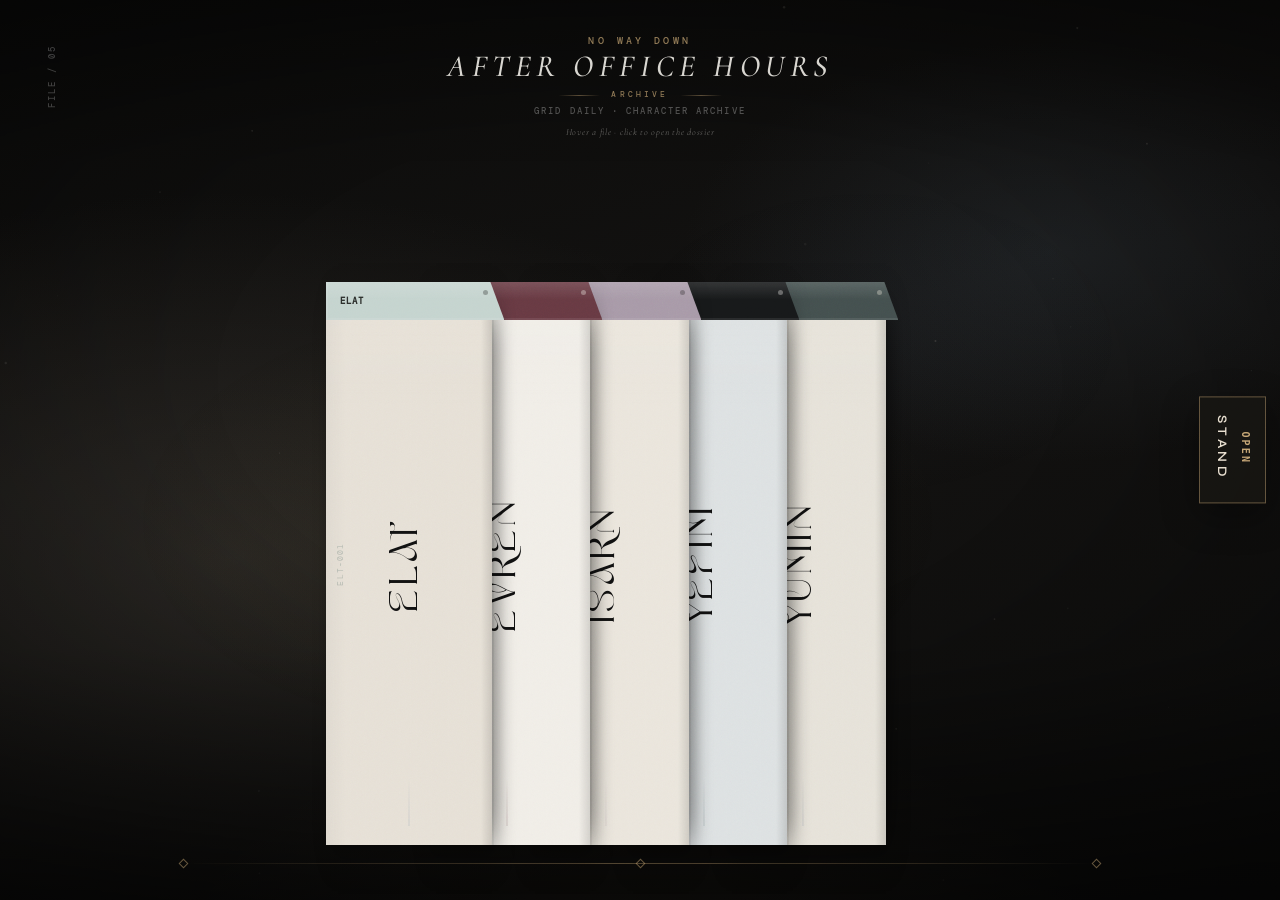
==== files/index.html @ 3f08e6ff "Add files via upload" ====
<!doctype html>
<html lang="en">
<head>
<meta charset="UTF-8">
<meta name="viewport" content="width=device-width, initial-scale=1.0, viewport-fit=cover">
<title>NO WAY DOWN AFTER OFFICE HOURS</title>
<link rel="preconnect" href="https://fonts.googleapis.com">
<link rel="preconnect" href="https://fonts.gstatic.com" crossorigin>
<link href="https://fonts.googleapis.com/css2?family=Cormorant+Garamond:ital,wght@0,500;0,600;1,500&family=DM+Mono:wght@400;500&family=Space+Grotesk:wght@400;500;600;700&family=Syne:wght@600;700;800&display=swap" rel="stylesheet">
<link rel="stylesheet" href="style.css">
<script>document.documentElement.classList.toggle('touch-ui', window.matchMedia('(hover: none), (max-width: 900px)').matches)</script>
</head>
<body>
<div id="app">
<canvas id="ambientCanvas" aria-hidden="true"></canvas>
<div class="vignette" aria-hidden="true"></div>
<div class="grain-overlay" aria-hidden="true"></div>

<main class="archive-stage">
  <div class="stage-glow" aria-hidden="true"></div>
  <header class="stage-mast">
    <p class="stage-kicker">NO WAY DOWN</p>
    <h1 class="stage-title">AFTER OFFICE HOURS</h1>
    <div class="stage-ornament" aria-hidden="true"><i></i><span>ARCHIVE</span><i></i></div>
    <p class="stage-sub">GRID DAILY · CHARACTER ARCHIVE</p>
    <p class="stage-hint">Hover a file · click to open the dossier</p>
  </header>
  <div class="stage-rule" aria-hidden="true">FILE / 05</div>
  <a class="mode-switch mode-switch--orbit" href="../archive.html" aria-label="Back to orbital stand">
    <span class="mode-switch-kicker">OPEN</span>
    <span class="mode-switch-label">STAND</span>
  </a>
  <div class="folder-stack" id="folderStack"></div>
  <div class="stage-floor" aria-hidden="true"><span></span><span></span><span></span></div>
</main>

<div class="mood-overlay" id="moodOverlay" aria-hidden="true">
  <div class="mood-backdrop" id="moodBackdrop"></div>
  <div class="mood-window" id="moodWindow">
    <div class="mood-window-inner" id="moodContent"></div>
    <button class="mood-close" id="moodClose" aria-label="Close mood board"><span class="close-label">CLOSE</span><span class="close-x">×</span></button>
  </div>
</div>
</div>
<script src="vendor/gsap.min.js"></script>
<script src="main.js"></script>
</body>
</html>
---- files/style.css ----
/* ═══════════════════════════════════════════════════════════
   GRID DAILY ARCHIVE — Editorial Character Dossier
   ═══════════════════════════════════════════════════════════ */

*, *::before, *::after { box-sizing: border-box; margin: 0; padding: 0; }

:root {
  --paper: #f5f2ec;
  --cream: #e8dfd0;
  --dark: #0c0c0b;
  --font-display: 'Syne', sans-serif;
  --font-body: 'Space Grotesk', sans-serif;
  --font-mono: 'DM Mono', monospace;
  --font-serif: 'Cormorant Garamond', serif;
  --font-name: 'Calora Local', 'Cormorant Garamond', serif;
  --font-accent: 'Gaibo Local', var(--font-serif);
  --ease-out: cubic-bezier(0.16, 1, 0.3, 1);
  --ease-fluid: cubic-bezier(0.22, 1, 0.36, 1);
  --ease-weighted: cubic-bezier(0.4, 0, 0.2, 1);
  --ease-snap: cubic-bezier(0.34, 1.4, 0.64, 1);
  --folder-base: clamp(155px, 13vw, 195px);
  --folder-expand: clamp(360px, 32vw, 460px);
  --gold: #c4a574;
  --gold-soft: rgba(196, 165, 116, 0.42);
}

@font-face {
  font-family: 'Calora Local';
  src: url('public/fonts/calora.woff2') format('woff2');
  font-style: normal;
  font-weight: 400;
  font-display: swap;
}

@font-face {
  font-family: 'Gaibo Local';
  src: url('public/fonts/gaibo.woff2') format('woff2');
  font-style: normal;
  font-weight: 400;
  font-display: swap;
}

html, body {
  height: 100%;
  overflow: hidden;
  background: var(--dark);
  color: var(--dark);
  font-family: var(--font-body);
  -webkit-font-smoothing: antialiased;
  -moz-osx-font-smoothing: grayscale;
}

html.touch-ui {
  --folder-base: min(26vw, 104px);
  --folder-expand: 100%;
}

#app {
  position: relative;
  width: 100vw;
  height: 100vh;
  overflow: hidden;
  background:
    radial-gradient(ellipse 70% 55% at 50% 108%, rgba(196, 165, 116, 0.08) 0%, transparent 52%),
    radial-gradient(ellipse 90% 70% at 18% 62%, rgba(62, 58, 52, 0.55) 0%, transparent 58%),
    radial-gradient(ellipse 55% 45% at 82% 28%, rgba(45, 52, 58, 0.42) 0%, transparent 52%),
    linear-gradient(168deg, #0a0a09 0%, #121110 42%, #0d0d0c 100%);
}

/* ─── Ambient layers ─── */
#ambientCanvas {
  position: fixed;
  inset: 0;
  z-index: 0;
  pointer-events: none;
  opacity: 0.42;
}

.vignette {
  position: fixed;
  inset: 0;
  z-index: 1;
  pointer-events: none;
  background:
    radial-gradient(ellipse 78% 68% at 50% 42%, transparent 42%, rgba(0, 0, 0, 0.38) 100%),
    linear-gradient(180deg, rgba(0, 0, 0, 0.28) 0%, transparent 18%, transparent 72%, rgba(0, 0, 0, 0.45) 100%);
}

.grain-overlay {
  position: fixed;
  inset: 0;
  pointer-events: none;
  z-index: 9998;
  opacity: 0.14;
  background-image: url("data:image/svg+xml,%3Csvg viewBox='0 0 256 256' xmlns='http://www.w3.org/2000/svg'%3E%3Cfilter id='n'%3E%3CfeTurbulence type='fractalNoise' baseFrequency='0.92' numOctaves='4' stitchTiles='stitch'/%3E%3C/filter%3E%3Crect width='100%25' height='100%25' filter='url(%23n)' opacity='0.55'/%3E%3C/svg%3E");
  background-size: 160px;
  mix-blend-mode: overlay;
}

/* ─── Archive Stage ─── */
.archive-stage {
  position: absolute;
  inset: 0;
  display: flex;
  flex-direction: column;
  align-items: center;
  justify-content: flex-end;
  padding: clamp(1.4rem, 4vh, 3rem) clamp(1.5rem, 4vw, 3rem) clamp(1.8rem, 4vh, 2.6rem);
  perspective: 1600px;
  z-index: 1;
}

.stage-mast {
  position: absolute;
  top: clamp(1.4rem, 4vh, 2.8rem);
  left: 50%;
  translate: -50% 0;
  text-align: center;
  z-index: 2;
  pointer-events: none;
}

.stage-kicker {
  font: 500 0.62rem/1 var(--font-mono);
  letter-spacing: 0.34em;
  color: var(--gold);
  opacity: 0.72;
}

.stage-title {
  margin: 0.35rem 0 0.45rem;
  font: 500 clamp(1.35rem, 2.4vw, 2.1rem)/1 var(--font-serif);
  letter-spacing: 0.18em;
  color: rgba(245, 242, 236, 0.88);
  font-style: italic;
}

.stage-ornament {
  display: flex;
  align-items: center;
  justify-content: center;
  gap: 0.7rem;
  margin: 0.55rem 0 0.5rem;
}

.stage-ornament i {
  width: 42px;
  height: 1px;
  background: linear-gradient(90deg, transparent, var(--gold-soft), transparent);
}

.stage-ornament span {
  font: 500 0.52rem/1 var(--font-mono);
  letter-spacing: 0.38em;
  color: var(--gold);
  opacity: 0.7;
}

.stage-sub {
  font: 500 0.58rem/1 var(--font-mono);
  letter-spacing: 0.22em;
  color: rgba(255, 255, 255, 0.28);
}

.stage-hint {
  margin-top: 0.7rem;
  font: 400 0.58rem/1 var(--font-serif);
  font-style: italic;
  letter-spacing: 0.08em;
  color: rgba(245, 242, 236, 0.38);
}

html.touch-ui .stage-hint::after {
  display: none;
}

.stage-floor {
  width: min(920px, 92%);
  height: 1px;
  margin-top: 1.1rem;
  display: flex;
  justify-content: space-between;
  background: linear-gradient(90deg, transparent, rgba(196, 165, 116, 0.45), transparent);
  pointer-events: none;
}

.stage-floor span {
  width: 7px;
  height: 7px;
  margin-top: -3px;
  border: 1px solid rgba(196, 165, 116, 0.5);
  rotate: 45deg;
}

.stage-glow {
  position: absolute;
  inset: 0;
  pointer-events: none;
  background:
    radial-gradient(ellipse 48% 38% at 42% 58%, rgba(212, 175, 55, 0.035) 0%, transparent 68%),
    radial-gradient(ellipse 32% 28% at 68% 38%, rgba(107, 132, 165, 0.04) 0%, transparent 62%);
}

.stage-rule {
  position: absolute;
  left: clamp(1.5rem, 4vw, 3rem);
  top: clamp(2rem, 5vh, 4rem);
  font: 500 0.58rem/1 var(--font-mono);
  letter-spacing: 0.22em;
  text-transform: uppercase;
  color: rgba(255, 255, 255, 0.22);
  writing-mode: vertical-rl;
  transform: rotate(180deg);
}

.folder-stack {
  position: relative;
  display: flex;
  align-items: stretch;
  height: min(68%, calc(100vh - 11rem));
  max-height: 680px;
  margin-left: -68px;
  transform: translateZ(0);
  transform-style: preserve-3d;
}

html.touch-ui .folder-stack {
  transform-style: flat;
  perspective: none;
}

/* ─── Folders — transform-based expansion ─── */
.folder {
  position: relative;
  flex-shrink: 0;
  width: var(--folder-base);
  height: 100%;
  margin-left: -68px;
  cursor: pointer;
  transform-style: preserve-3d;
  will-change: transform;
  contain: layout style;
  overflow: visible;
}

.folder:first-child { margin-left: 0; }

.folder-slot {
  position: relative;
  width: 100%;
  height: 100%;
  overflow: visible;
}

.folder-surface {
  position: absolute;
  top: 0;
  left: 0;
  width: var(--folder-expand);
  height: 100%;
  transform-origin: left center;
  will-change: transform;
  backface-visibility: hidden;
}

.folder--expanded {
  z-index: 80 !important;
}

.folder--active {
  z-index: 90 !important;
}

.folder-chrome {
  position: absolute;
  inset: 0;
  z-index: 6;
  pointer-events: none;
}

.folder-tab {
  position: absolute;
  top: 0;
  left: 0;
  width: calc(var(--folder-base) + 12px);
  height: 38px;
  pointer-events: none;
  display: flex;
  align-items: center;
  padding: 0 12px 0 14px;
  font-family: var(--font-mono);
  font-size: clamp(0.46rem, 0.72vw, 0.62rem);
  font-weight: 600;
  letter-spacing: 0.1em;
  white-space: nowrap;
  z-index: 5;
  background:
    linear-gradient(180deg, rgba(255, 255, 255, 0.12), transparent 46%),
    var(--folder-tab, var(--cream));
  color: var(--folder-tab-text, var(--dark));
  clip-path: polygon(0 0, calc(100% - 14px) 0, 100% 100%, 0 100%);
  box-shadow:
    2px -2px 0 rgba(255, 255, 255, 0.08) inset,
    3px 2px 14px rgba(0, 0, 0, 0.35);
  transition: transform 0.42s var(--ease-fluid);
}

.folder--expanded .folder-tab {
  transform: translateY(-6px);
}

.folder-tab::after {
  content: '';
  position: absolute;
  right: 16px;
  top: 8px;
  width: 5px;
  height: 5px;
  border-radius: 50%;
  background: currentColor;
  opacity: 0.35;
}

.folder-body {
  position: absolute;
  top: 30px;
  left: 0;
  width: var(--folder-expand);
  bottom: 0;
  overflow: hidden;
  background: var(--folder-primary, var(--paper));
  box-shadow:
    14px 0 40px rgba(0, 0, 0, 0.48),
    4px 0 0 color-mix(in srgb, var(--folder-text, #111) 6%, transparent),
    -1px 0 0 rgba(255, 255, 255, 0.04) inset;
  transition: background 0.35s ease;
}

.folder-body::before {
  content: '';
  position: absolute;
  inset: 0;
  background:
    linear-gradient(180deg, rgba(255, 255, 255, 0.04) 0%, transparent 18%),
    linear-gradient(90deg, rgba(0, 0, 0, 0.03) 0%, transparent 12%);
  pointer-events: none;
  z-index: 2;
}

.folder-body::after {
  content: '';
  position: absolute;
  inset: 0;
  background-image: url("data:image/svg+xml,%3Csvg viewBox='0 0 200 200' xmlns='http://www.w3.org/2000/svg'%3E%3Cfilter id='g'%3E%3CfeTurbulence type='fractalNoise' baseFrequency='0.95' numOctaves='3'/%3E%3C/filter%3E%3Crect width='100%25' height='100%25' filter='url(%23g)' opacity='0.06'/%3E%3C/svg%3E");
  background-size: 140px;
  pointer-events: none;
  z-index: 1;
  mix-blend-mode: multiply;
  opacity: 0.7;
}

.folder-edge-shadow {
  position: absolute;
  top: 0;
  right: 0;
  width: 28px;
  height: 100%;
  background: linear-gradient(90deg, transparent, rgba(0, 0, 0, 0.12));
  pointer-events: none;
  z-index: 4;
}

.folder-shimmer {
  position: absolute;
  inset: 0;
  z-index: 4;
  opacity: 0;
  background: linear-gradient(108deg, transparent 36%, color-mix(in srgb, var(--folder-hover, #fff) 22%, white) 50%, transparent 64%);
  pointer-events: none;
  transition: opacity 0.28s ease;
}

.folder--expanded .folder-shimmer {
  opacity: 1;
  animation: shimmer 0.62s var(--ease-out) forwards;
}

@keyframes shimmer {
  0% { transform: translateX(-100%); }
  100% { transform: translateX(100%); }
}

.folder--code-001 { --folder-glow: rgba(107, 132, 165, 0.14); }
.folder--code-002 { --folder-glow: rgba(104, 58, 67, 0.16); }
.folder--code-003 { --folder-glow: rgba(168, 154, 168, 0.16); }
.folder--code-004 { --folder-glow: rgba(86, 111, 115, 0.14); }
.folder--code-005 { --folder-glow: rgba(113, 129, 154, 0.15); }

.folder--expanded .folder-body {
  background: linear-gradient(
    165deg,
    var(--folder-primary, var(--paper)) 0%,
    color-mix(in srgb, var(--folder-secondary, var(--paper)) 88%, var(--folder-accent)) 100%
  );
}

.folder--expanded .folder-body::before {
  background:
    radial-gradient(ellipse 75% 55% at 55% 100%, var(--folder-glow, transparent) 0%, transparent 72%),
    linear-gradient(180deg, rgba(255, 255, 255, 0.05) 0%, transparent 20%);
}

/* Character peek */
.character-peek {
  position: absolute;
  z-index: 3;
  left: 50%;
  bottom: 0;
  width: 108%;
  height: 92%;
  translate: -50% 0;
  opacity: 1;
  display: flex;
  align-items: flex-end;
  justify-content: center;
  pointer-events: none;
  overflow: hidden;
  clip-path: inset(100% 0 0 0);
  transition: clip-path 0.62s var(--ease-out);
}

.folder--expanded .character-peek {
  clip-path: inset(0 0 0 0);
}

html.touch-ui .character-peek,
html.touch-ui .folder--expanded .character-peek {
  display: none;
}

.character-peek--left,
.character-peek--right {
  left: 50%;
  right: auto;
  justify-content: center;
}

.character-peek img {
  height: 100%;
  width: auto;
  max-width: 92%;
  object-fit: contain;
  object-position: bottom center;
  filter: saturate(0.97) contrast(1.03);
  transform-origin: bottom center;
  will-change: transform;
}

.folder--code-001 .character-peek,
.folder--code-002 .character-peek,
.folder--code-003 .character-peek,
.folder--code-004 .character-peek,
.folder--code-005 .character-peek {
  left: 50%;
  right: auto;
  width: 108%;
  height: 92%;
}
/* Folder content */
.code-content {
  position: absolute;
  inset: 0;
  z-index: 2;
  padding: 0.75rem 0.85rem;
  display: flex;
  flex-direction: column;
  pointer-events: none;
}

.code-label {
  writing-mode: vertical-rl;
  transform: rotate(180deg);
  font-family: var(--font-mono);
  font-size: 0.52rem;
  letter-spacing: 0.14em;
  position: absolute;
  left: 0.55rem;
  top: 50%;
  translate: 0 -50%;
  opacity: 0.42;
  color: var(--folder-muted, currentColor);
}

.code-graphic {
  flex: 1;
  min-height: 0;
  display: flex;
  align-items: center;
  justify-content: center;
  padding: 1rem 0.4rem;
  overflow: hidden;
}

.code-edge {
  position: absolute;
  bottom: 1.2rem;
  left: 50%;
  translate: -50% 0;
  width: 1px;
  height: 48px;
  background: linear-gradient(180deg, transparent, color-mix(in srgb, var(--folder-accent) 45%, transparent));
  opacity: 0.5;
}

.fortune-text {
  writing-mode: vertical-rl;
  transform: rotate(180deg);
  font-family: var(--font-name);
  font-size: clamp(1.75rem, 4.6vh, 3.1rem);
  font-weight: 400;
  color: #111111;
  letter-spacing: 0.1em;
  line-height: 0.82;
  text-transform: uppercase;
  white-space: nowrap;
  transition: opacity 0.24s var(--ease-fluid), color 0.35s ease;
}

.folder-character-name {
  position: relative;
  z-index: 5;
  pointer-events: none;
}

.folder--expanded .folder-character-name {
  opacity: 0.22;
  transform: rotate(180deg) translateX(8px);
}

/* ═══════════════════════════════════════════════════════════
   MOOD BOARD OVERLAY
   ═══════════════════════════════════════════════════════════ */
body.mood-open { overflow: hidden; }

.mood-overlay {
  position: fixed;
  inset: 0;
  z-index: 1000;
  display: grid;
  place-items: center;
  pointer-events: none;
  visibility: hidden;
  padding: clamp(12px, 2vw, 24px);
}

.mood-overlay.is-open {
  pointer-events: auto;
  visibility: visible;
}

.mood-backdrop {
  position: absolute;
  inset: 0;
  background: rgba(5, 5, 4, 0.78);
  backdrop-filter: blur(12px) saturate(0.65);
  opacity: 0;
}

.mood-window {
  position: relative;
  z-index: 2;
  width: min(1040px, calc(100vw - 40px));
  height: min(740px, calc(100vh - 40px));
  overflow: hidden;
  clip-path: polygon(0 0, calc(100% - 22px) 0, 100% 22px, 100% 100%, 22px 100%, 0 calc(100% - 22px));
  box-shadow:
    0 0 0 1px rgba(255, 255, 255, 0.07),
    0 32px 100px rgba(0, 0, 0, 0.62),
    0 8px 32px rgba(0, 0, 0, 0.35);
  will-change: transform, opacity;
  transform: translate3d(0, 0, 0);
  backface-visibility: hidden;
}

.mood-window-inner {
  width: 100%;
  height: 100%;
  overflow: auto;
  scrollbar-width: thin;
  scrollbar-color: rgba(0, 0, 0, 0.2) transparent;
  background: var(--paper, #f5f2ec);
}

.mood-close { display: none; }

/* ─── Mood board interior ─── */
.mood-board {
  --line: color-mix(in srgb, var(--ink) 14%, transparent);
  --line-strong: color-mix(in srgb, var(--ink) 26%, transparent);
  --bg-secondary: color-mix(in srgb, var(--paper) 90%, var(--accent));
  position: relative;
  min-height: 100%;
  background: var(--paper);
  color: var(--ink);
  font-family: var(--font-body);
  overflow: hidden;
}

.mood-bg-texture {
  position: absolute;
  inset: 0;
  pointer-events: none;
  z-index: 0;
  opacity: 0.35;
  background-image: url("data:image/svg+xml,%3Csvg viewBox='0 0 256 256' xmlns='http://www.w3.org/2000/svg'%3E%3Cfilter id='p'%3E%3CfeTurbulence type='fractalNoise' baseFrequency='0.75' numOctaves='4'/%3E%3C/filter%3E%3Crect width='100%25' height='100%25' filter='url(%23p)' opacity='0.4'/%3E%3C/svg%3E");
  background-size: 200px;
  mix-blend-mode: multiply;
}

.mood-bg-accent {
  position: absolute;
  inset: 0;
  pointer-events: none;
  z-index: 0;
  background:
    radial-gradient(ellipse 55% 45% at 8% 92%, color-mix(in srgb, var(--accent) 12%, transparent) 0%, transparent 65%),
    radial-gradient(ellipse 40% 35% at 95% 8%, color-mix(in srgb, var(--accent) 8%, transparent) 0%, transparent 60%);
}

/* Top bar */
.archive-topline {
  position: sticky;
  top: 0;
  z-index: 20;
  height: 46px;
  display: flex;
  align-items: center;
  justify-content: space-between;
  gap: 16px;
  padding: 0 20px;
  border-bottom: 1px solid var(--line-strong);
  background: color-mix(in srgb, var(--paper) 92%, transparent);
  backdrop-filter: blur(10px);
}

.archive-mark {
  font: 600 9px/1 var(--font-mono);
  letter-spacing: 0.2em;
  text-transform: uppercase;
  color: var(--accent);
  opacity: 0.7;
}

.archive-wordmark {
  display: flex;
  align-items: center;
  gap: 12px;
  min-width: 0;
  font: 600 9px/1.2 var(--font-mono);
  letter-spacing: 0.18em;
  text-transform: uppercase;
  color: var(--muted, var(--ink));
}

.archive-wordmark i {
  display: block;
  width: 24px;
  height: 2px;
  background: var(--accent);
  flex-shrink: 0;
}

.archive-wordmark span {
  overflow: hidden;
  text-overflow: ellipsis;
  white-space: nowrap;
}

.archive-close {
  appearance: none;
  border: 0;
  background: none;
  color: var(--ink);
  cursor: pointer;
  display: flex;
  align-items: center;
  gap: 10px;
  flex-shrink: 0;
  font: 600 9px/1 var(--font-mono);
  letter-spacing: 0.14em;
  transition: color 0.22s var(--ease-fluid);
}

.archive-close strong {
  display: grid;
  place-items: center;
  width: 28px;
  height: 28px;
  border: 1px solid var(--line-strong);
  font: 400 18px/1 var(--font-body);
  transition: transform 0.26s var(--ease-fluid), background 0.22s ease, color 0.22s ease, border-color 0.22s ease;
}

.archive-close:hover { color: var(--hover-accent, var(--accent)); }
.archive-close:hover strong {
  background: var(--dark);
  color: var(--paper);
  border-color: var(--dark);
  transform: rotate(90deg);
}

/* Canvas grid */
.mood-canvas {
  position: relative;
  z-index: 2;
  display: grid;
  grid-template-columns: minmax(0, 0.95fr) minmax(280px, 1.05fr);
  grid-template-rows: auto minmax(0, 1fr) auto;
  gap: 0 20px;
  padding: 18px 20px 20px;
  min-height: calc(100% - 46px);
}

/* Hero */
.hero-identity {
  grid-column: 1 / -1;
  display: grid;
  grid-template-columns: 52px 1fr;
  gap: 16px;
  align-items: end;
  padding-bottom: 16px;
  border-bottom: 1px solid var(--line-strong);
}

.hero-index {
  font: 600 2.4rem/0.85 var(--font-serif);
  color: var(--accent);
  letter-spacing: -0.02em;
  align-self: end;
  padding-bottom: 4px;
}

.hero-copy h1 {
  margin: 0;
  font: 600 clamp(2.6rem, 5.8vw, 4.8rem)/0.82 var(--font-serif);
  letter-spacing: -0.025em;
  text-transform: uppercase;
  color: var(--highlight, var(--dark));
  background-image: linear-gradient(180deg, transparent 62%, color-mix(in srgb, var(--accent) 28%, transparent) 62%);
}

.hero-copy p {
  margin: 0.55rem 0 0;
  font: italic 500 0.95rem/1.3 var(--font-serif);
  letter-spacing: 0.04em;
  color: color-mix(in srgb, var(--ink) 62%, transparent);
}

.mood-floral .hero-copy h1 { font-style: italic; }
.mood-grid .hero-index { font-family: var(--font-display); }
.mood-ornament .hero-copy h1 { font-weight: 500; letter-spacing: -0.01em; }
.mood-occult .hero-copy h1 { letter-spacing: 0.01em; }
.mood-editorial .hero-copy h1 { font-style: italic; font-weight: 500; }

/* Portrait */
.portrait-module {
  grid-column: 1;
  grid-row: 2;
  min-height: 0;
  display: flex;
  flex-direction: column;
  transform-style: preserve-3d;
}

.portrait-window {
  position: relative;
  flex: 1;
  min-height: 280px;
  max-height: 420px;
  overflow: hidden;
  background: var(--bg-secondary);
  display: flex;
  align-items: flex-end;
  justify-content: center;
  transform-style: preserve-3d;
  clip-path: polygon(0 0, 100% 0, 100% calc(100% - 18px), calc(100% - 18px) 100%, 0 100%);
}

.portrait-glow {
  position: absolute;
  inset: 0;
  background: radial-gradient(ellipse 65% 55% at 50% 85%, color-mix(in srgb, var(--accent) 20%, transparent) 0%, transparent 72%);
  pointer-events: none;
  z-index: 1;
}

.portrait-frame-corner {
  position: absolute;
  width: 32px;
  height: 32px;
  pointer-events: none;
  z-index: 3;
}

.portrait-frame-corner--tl {
  top: 14px;
  left: 14px;
  border-left: 2px solid var(--accent);
  border-top: 2px solid var(--accent);
}

.portrait-frame-corner--br {
  right: 14px;
  bottom: 14px;
  border-right: 2px solid color-mix(in srgb, var(--accent) 50%, transparent);
  border-bottom: 2px solid color-mix(in srgb, var(--accent) 50%, transparent);
}

.portrait-window img {
  position: relative;
  z-index: 2;
  height: 94%;
  width: auto;
  max-width: 96%;
  object-fit: contain;
  object-position: center bottom;
  filter: drop-shadow(0 16px 28px rgba(0, 0, 0, 0.14));
  will-change: transform;
}

/* Facts */
.facts-module {
  grid-column: 2;
  grid-row: 2 / span 2;
  min-height: 0;
}

.fact-list {
  height: 100%;
  border-top: 1px solid var(--line-strong);
  overflow-y: auto;
  overflow-x: clip;
  scrollbar-width: none;
}

.fact-list::-webkit-scrollbar { display: none; }

.fact-row {
  display: grid;
  grid-template-columns: 28px 1fr;
  gap: 10px;
  padding: 11px 2px 11px 0;
  border-bottom: 1px solid var(--line);
  transition: background 0.22s var(--ease-fluid);
}

.fact-row:hover {
  background: color-mix(in srgb, var(--hover-accent, var(--accent)) 5%, transparent);
}

.fact-num {
  font: 600 9px/1 var(--font-mono);
  color: var(--accent);
  padding-top: 2px;
}

.fact-copy h2 {
  margin: 0 0 7px;
  font: 700 8px/1 var(--font-mono);
  letter-spacing: 0.14em;
}

.fact-copy ul {
  list-style: none;
  display: flex;
  flex-wrap: wrap;
  gap: 5px;
}

.fact-copy li {
  font: 500 12px/1.2 var(--font-body);
  padding: 5px 10px;
  border: 1px solid var(--line);
  background: var(--bg-secondary);
  transition: border-color 0.22s ease;
}

.fact-copy li:hover {
  border-color: var(--hover-accent, var(--accent));
}

.fact-copy li.is-empty {
  font: 600 8px/1.2 var(--font-mono);
  letter-spacing: 0.08em;
  opacity: 0.4;
}

.mbti-value {
  margin: 0;
  display: inline-block;
  font: 600 clamp(1.4rem, 3vw, 2rem)/1 var(--font-serif);
  letter-spacing: 0.14em;
  color: var(--highlight, var(--dark));
  padding: 6px 0 2px;
}

.mbti-value.is-empty {
  font: 600 8px/1.2 var(--font-mono);
  letter-spacing: 0.1em;
  opacity: 0.4;
  color: var(--ink);
}

.fact-mbti {
  padding-bottom: 16px;
}

.food-pair {
  display: grid;
  grid-template-columns: 1fr 1fr;
  gap: 8px;
}

.food-pair > div {
  padding: 8px 10px;
  border-left: 2px solid var(--accent);
  background: color-mix(in srgb, var(--accent) 5%, transparent);
}

.food-pair span {
  display: block;
  font: 600 7px/1 var(--font-mono);
  letter-spacing: 0.1em;
  opacity: 0.45;
  margin-bottom: 5px;
}

.food-pair strong {
  font: 600 12px/1.2 var(--font-body);
  overflow-wrap: anywhere;
}

/* Audio */
.sound-module {
  grid-column: 1;
  grid-row: 3;
  align-self: end;
  padding-top: 12px;
}

.audio-player {
  position: relative;
  display: grid;
  grid-template-columns: 56px 1fr;
  grid-template-rows: 1fr auto;
  column-gap: 12px;
  row-gap: 8px;
  padding: 12px 14px;
  border: 1px solid var(--line-strong);
  background: color-mix(in srgb, var(--accent) 4%, var(--paper));
}

.audio-top { display: contents; }

.audio-mark {
  grid-column: 1;
  grid-row: 1;
  align-self: center;
  width: 52px;
  height: 52px;
  border: 1px solid var(--line-strong);
  display: grid;
  place-items: center;
  background: var(--dark);
  color: var(--paper);
  font: 500 22px/1 var(--font-serif);
}

.audio-copy {
  grid-column: 2;
  grid-row: 1;
  align-self: center;
  min-width: 0;
  padding-right: 68px;
  display: grid;
  gap: 3px;
}

.audio-kicker {
  font: 600 7px/1 var(--font-mono);
  letter-spacing: 0.14em;
  opacity: 0.45;
}

.audio-copy strong {
  font: 600 16px/1.15 var(--font-body);
  white-space: nowrap;
  overflow: hidden;
  text-overflow: ellipsis;
}

.audio-play {
  position: absolute;
  right: 14px;
  top: 50%;
  translate: 0 -50%;
  width: 56px;
  height: 56px;
  border: 1px solid var(--highlight, var(--dark));
  background: var(--accent);
  color: var(--paper);
  display: grid;
  place-items: center;
  cursor: pointer;
  transition: transform 0.26s var(--ease-fluid), background 0.22s ease;
}

.audio-play:hover,
.audio-player.is-playing .audio-play {
  background: var(--highlight, var(--dark));
  transform: rotate(-6deg);
}

.audio-play-icon { font-size: 14px; }

.audio-play-label {
  position: absolute;
  bottom: -14px;
  left: 50%;
  translate: -50% 0;
  font: 600 6px/1 var(--font-mono);
  letter-spacing: 0.08em;
}

.audio-progress-row {
  grid-column: 1 / -1;
  grid-row: 2;
  display: grid;
  grid-template-columns: 36px 1fr 36px;
  gap: 8px;
  align-items: center;
}

.audio-time {
  font: 600 7px/1 var(--font-mono);
  opacity: 0.42;
}

.audio-time:last-child { text-align: right; }

.audio-range {
  width: 100%;
  accent-color: var(--accent);
  height: 2px;
  cursor: pointer;
}

.audio-wave {
  position: absolute;
  left: 78px;
  right: 72px;
  bottom: 38px;
  height: 16px;
  display: flex;
  gap: 2px;
  align-items: flex-end;
  overflow: hidden;
  opacity: 0.22;
  pointer-events: none;
}

.audio-wave i {
  display: block;
  flex: 1;
  min-width: 2px;
  height: var(--h);
  background: var(--accent);
  transform-origin: bottom;
}

.audio-player.is-playing .audio-wave i {
  animation: waveBar 0.75s ease-in-out infinite alternate;
  animation-delay: calc(var(--i, 0) * 0.03s);
}

@keyframes waveBar {
  from { transform: scaleY(0.3); opacity: 0.45; }
  to { transform: scaleY(1); opacity: 1; }
}

.audio-empty {
  display: flex;
  align-items: center;
  gap: 14px;
  padding: 12px 14px;
  border: 1px solid var(--line-strong);
}

.audio-empty-mark {
  width: 48px;
  height: 48px;
  border: 1px solid var(--line-strong);
  display: grid;
  place-items: center;
  background: var(--dark);
  color: var(--paper);
  font: 500 20px/1 var(--font-serif);
}

.audio-empty strong { font: 600 14px/1 var(--font-body); }

html.touch-ui .folder-surface,
html.touch-ui .folder-body {
  width: 100%;
  will-change: auto;
}

html.touch-ui .folder {
  will-change: auto;
  contain: layout;
  overflow: hidden;
}

html.touch-ui .folder-slot {
  overflow: hidden;
}

html.touch-ui .folder-chrome {
  overflow: hidden;
}

html.touch-ui .folder-shimmer {
  display: none;
}

html.touch-ui .character-peek img {
  display: none;
}

html.touch-ui .fortune-text {
  font-size: clamp(1.15rem, 4.6vh, 1.85rem);
  color: #111;
  opacity: 0.18;
  mix-blend-mode: multiply;
}

html.touch-ui .mood-window {
  clip-path: none;
  border-radius: 18px 18px 0 0;
  will-change: transform;
}

/* ─── Responsive (mobile / compact) ─── */
@media (max-width: 900px) {
  :root {
    --folder-base: min(28vw, 112px);
  }

  html {
    -webkit-text-size-adjust: 100%;
    text-size-adjust: 100%;
  }

  html, body, #app {
    width: 100%;
    max-width: 100%;
    height: 100%;
    height: 100dvh;
    overflow: hidden;
  }

  body {
    overscroll-behavior: none;
    -webkit-tap-highlight-color: transparent;
  }

  #ambientCanvas {
    display: none;
  }

  .vignette {
    background:
      radial-gradient(ellipse 90% 70% at 50% 40%, transparent 50%, rgba(0, 0, 0, 0.5) 100%),
      linear-gradient(180deg, rgba(0, 0, 0, 0.34) 0%, transparent 22%, transparent 70%, rgba(0, 0, 0, 0.5) 100%);
  }

  .grain-overlay {
    opacity: 0.05;
    background-size: 280px;
    mix-blend-mode: soft-light;
  }

  .archive-stage {
    padding: max(1.1rem, env(safe-area-inset-top)) 0 max(1rem, env(safe-area-inset-bottom));
    align-items: stretch;
    perspective: none;
  }

  .stage-mast {
    top: max(1.05rem, env(safe-area-inset-top));
  }

  .stage-title {
    font-size: clamp(1.15rem, 5.4vw, 1.7rem);
    letter-spacing: 0.14em;
  }

  .stage-ornament i { width: 28px; }

  .stage-rule {
    left: max(0.55rem, env(safe-area-inset-left));
    top: max(1.1rem, env(safe-area-inset-top));
    font-size: 0.48rem;
  }

  .folder-stack {
    overflow-x: auto;
    overflow-y: hidden;
    margin-left: 0;
    margin-top: auto;
    margin-bottom: 0.4rem;
    width: 100%;
    height: min(68dvh, calc(100dvh - 9.5rem));
    max-height: none;
    padding: 1.4rem max(1rem, env(safe-area-inset-right)) 1.6rem max(1rem, env(safe-area-inset-left));
    scrollbar-width: none;
    -webkit-overflow-scrolling: touch;
    overscroll-behavior-x: contain;
    scroll-snap-type: x proximity;
    touch-action: pan-x;
    gap: 0;
    transform: none;
    transform-style: flat;
  }

  .folder-stack::-webkit-scrollbar { display: none; }

  .folder {
    width: var(--folder-base);
    margin-left: -22px;
    will-change: auto;
    contain: layout;
    scroll-snap-align: center;
    touch-action: pan-x;
    user-select: none;
    -webkit-user-select: none;
    overflow: hidden;
    border-radius: 2px 10px 2px 2px;
    box-shadow: 10px 18px 28px rgba(0, 0, 0, 0.38);
  }

  .folder:first-child { margin-left: 0; }

  .folder-surface,
  .folder-body {
    width: 100%;
    will-change: auto;
    backface-visibility: hidden;
  }

  .folder-body {
    box-shadow:
      8px 0 22px rgba(0, 0, 0, 0.28),
      inset 0 0 0 1px rgba(255, 255, 255, 0.06);
  }

  .folder-tab {
    width: calc(100% - 6px);
    height: 32px;
    font-size: 0.48rem;
    padding: 0 8px 0 10px;
  }

  .character-peek {
    display: none;
  }

  .character-peek--left,
  .character-peek--right,
  .folder--code-001 .character-peek,
  .folder--code-002 .character-peek,
  .folder--code-003 .character-peek,
  .folder--code-004 .character-peek,
  .folder--code-005 .character-peek {
    display: none;
  }

  .mood-overlay {
    padding: 0;
    align-items: end;
    display: flex;
  }

  .mood-backdrop {
    backdrop-filter: none;
    background: rgba(5, 5, 4, 0.72);
  }

  .mood-window {
    width: 100%;
    height: min(96dvh, calc(100dvh - env(safe-area-inset-top)));
    max-height: 100dvh;
    clip-path: none;
    border-radius: 20px 20px 0 0;
    box-shadow: 0 -24px 80px rgba(0, 0, 0, 0.45);
    will-change: transform;
  }

  .mood-window-inner {
    -webkit-overflow-scrolling: touch;
    overscroll-behavior: contain;
  }

  .mood-board {
    overflow: visible;
    min-height: 100%;
  }

  .mood-bg-texture {
    opacity: 0.14;
    background-size: 280px;
  }

  .archive-topline {
    height: 54px;
    padding: 0 14px;
    backdrop-filter: none;
    background: linear-gradient(180deg, rgba(0, 0, 0, 0.42), transparent);
    border-bottom: 0;
  }

  .archive-close,
  .archive-close strong {
    color: var(--paper);
  }

  .archive-close strong {
    border-color: rgba(255, 255, 255, 0.32);
    background: rgba(0, 0, 0, 0.22);
  }

  .archive-close {
    min-height: 44px;
    padding: 6px 0 6px 12px;
  }

  .archive-close strong {
    width: 36px;
    height: 36px;
  }

  .mood-canvas {
    grid-template-columns: 1fr;
    grid-template-rows: auto auto auto auto;
    gap: 0;
    padding: 0 0 calc(20px + env(safe-area-inset-bottom));
    min-height: 0;
  }

  .hero-identity {
    grid-column: 1;
    grid-row: 2;
    position: relative;
    z-index: 4;
    margin-top: -4.8rem;
    padding: 0 18px 14px;
    border-bottom: 0;
    grid-template-columns: 40px 1fr;
    align-items: end;
  }

  .hero-copy p {
    color: rgba(245, 242, 236, 0.7);
    text-shadow: 0 6px 16px rgba(0, 0, 0, 0.4);
  }

  .hero-copy h1 {
    color: var(--paper);
    background-image: none;
    text-shadow: 0 10px 28px rgba(0, 0, 0, 0.45);
    font-size: clamp(2.4rem, 13vw, 3.6rem);
  }

  .hero-index {
    color: var(--paper);
    text-shadow: 0 8px 18px rgba(0, 0, 0, 0.4);
  }

  .portrait-module {
    grid-column: 1;
    grid-row: 1;
  }

  .portrait-window {
    min-height: 52vh;
    max-height: 58vh;
    height: 56vh;
    flex: none;
    clip-path: none;
    border-radius: 0;
  }

  .portrait-window img {
    filter: none;
    will-change: auto;
    height: 100%;
    max-width: none;
    object-fit: cover;
    object-position: top center;
  }

  .portrait-glow {
    background:
      linear-gradient(180deg, transparent 42%, color-mix(in srgb, var(--dark) 78%, transparent) 100%),
      radial-gradient(ellipse 65% 55% at 50% 85%, color-mix(in srgb, var(--accent) 20%, transparent) 0%, transparent 72%);
  }

  .facts-module {
    grid-column: 1;
    grid-row: 3;
    max-height: none;
    padding: 10px 16px 0;
    background: var(--paper);
    position: relative;
    z-index: 5;
    box-shadow: 0 -18px 40px rgba(0, 0, 0, 0.16);
  }

  .fact-list {
    border-top: 1px solid var(--line-strong);
    overflow: visible;
  }

  .sound-module {
    grid-column: 1;
    grid-row: 4;
    align-self: stretch;
    padding: 12px 16px 0;
    background: var(--paper);
  }

  .audio-wave { display: none; }
}

@media (max-width: 680px) {
  :root {
    --folder-base: min(32vw, 118px);
  }

  .archive-stage {
    padding: max(1rem, env(safe-area-inset-top)) 0 max(0.9rem, env(safe-area-inset-bottom));
  }

  .folder {
    margin-left: -18px;
  }

  .archive-topline {
    position: sticky;
    top: 0;
    height: calc(52px + env(safe-area-inset-top));
    padding: env(safe-area-inset-top) 14px 0;
    background: transparent;
    border-bottom: 0;
  }

  .archive-close,
  .archive-close strong {
    color: var(--paper);
  }

  .archive-close strong {
    border-color: rgba(255, 255, 255, 0.35);
    background: rgba(0, 0, 0, 0.28);
  }

  .mood-overlay { padding: 0; }

  .mood-window {
    width: 100%;
    height: 100%;
    height: 100dvh;
    border-radius: 0;
    box-shadow: none;
  }

  .hero-identity {
    grid-column: 1;
    grid-row: 2;
    grid-template-columns: 36px 1fr;
    gap: 10px;
    margin-top: -5.2rem;
    padding: 0 16px 16px;
  }

  .hero-index { font-size: 1.85rem; }

  .hero-copy h1 {
    font-size: clamp(2.2rem, 13vw, 3.4rem);
    color: var(--paper);
    background-image: none;
  }

  .portrait-module {
    grid-column: 1;
    grid-row: 1;
  }

  .portrait-window {
    height: 58vh;
    min-height: 280px;
    max-height: 62vh;
  }

  .facts-module {
    grid-column: 1;
    grid-row: 3;
    padding: 4px 16px 0;
  }

  .sound-module {
    grid-column: 1;
    grid-row: 4;
    padding: 12px 16px 0;
  }

  .food-pair { grid-template-columns: 1fr; }
  .archive-wordmark span { font-size: 8px; }

  .audio-player {
    grid-template-columns: 48px 1fr auto;
    grid-template-rows: auto auto;
    column-gap: 10px;
    padding: 12px 12px 10px;
  }

  .audio-mark {
    width: 44px;
    height: 44px;
    font-size: 18px;
  }

  .audio-copy {
    grid-column: 2;
    padding-right: 0;
  }

  .audio-play {
    position: static;
    translate: none;
    width: 48px;
    height: 48px;
    grid-column: 3;
    grid-row: 1;
    align-self: center;
    justify-self: end;
  }

  .audio-play-label { display: none; }

  .audio-progress-row {
    grid-column: 1 / -1;
  }

  .audio-range {
    height: 18px;
  }

  .fact-copy li {
    font-size: 13px;
    padding: 7px 11px;
  }
}

@media (max-width: 900px) and (max-height: 480px) and (orientation: landscape) {
  .folder-stack {
    height: min(78dvh, calc(100dvh - 3.2rem));
  }

  .fortune-text { font-size: clamp(1.1rem, 8vh, 1.8rem); }

  .mood-window {
    height: 100dvh;
    border-radius: 0;
  }

  .mood-canvas {
    grid-template-columns: minmax(0, 0.9fr) minmax(0, 1.1fr);
    grid-template-rows: auto minmax(0, 1fr) auto;
    padding: 12px 14px calc(12px + env(safe-area-inset-bottom));
  }

  .hero-identity {
    grid-column: 1 / -1;
    grid-row: 1;
    margin-top: 0;
    padding: 0 0 10px;
  }

  .hero-copy h1 {
    color: var(--highlight, var(--dark));
    text-shadow: none;
    background-image: linear-gradient(180deg, transparent 62%, color-mix(in srgb, var(--accent) 28%, transparent) 62%);
  }

  .hero-index { color: var(--accent); text-shadow: none; }

  .portrait-module { grid-column: 1; grid-row: 2 / span 2; }
  .facts-module { grid-column: 2; grid-row: 2; padding: 0; }
  .sound-module { grid-column: 2; grid-row: 3; padding-top: 10px; }

  .portrait-window {
    height: auto;
    min-height: 0;
    max-height: none;
    flex: 1;
  }

  .portrait-window img {
    object-fit: contain;
    height: 94%;
    max-width: 96%;
  }
}

@media (hover: none) {
  .archive-close:hover { color: inherit; }
  .archive-close:hover strong {
    background: none;
    color: inherit;
    border-color: var(--line-strong);
    transform: none;
  }

  .audio-play:hover { transform: none; }

  .fact-row:hover { background: transparent; }
  .fact-copy li:hover { border-color: var(--line); }
}

@media (max-width: 900px) and (prefers-reduced-motion: reduce) {
  .folder-shimmer,
  .audio-player.is-playing .audio-wave i {
    animation: none !important;
  }
}

/* ─── Mode Switch Button (matches archive dark theme) ─── */
.mode-switch {
  position: fixed;
  top: 50%;
  right: max(14px, env(safe-area-inset-right, 0px));
  z-index: 200;
  display: flex;
  flex-direction: column;
  align-items: center;
  gap: 10px;
  padding: 18px 14px 22px;
  transform: translateY(-50%);
  writing-mode: vertical-rl;
  text-orientation: mixed;
  text-decoration: none;
  color: #e8dfd0;
  background: rgba(22, 21, 18, 0.92);
  border: 1px solid rgba(196, 165, 116, 0.45);
  box-shadow: 0 12px 36px rgba(0, 0, 0, 0.4);
  pointer-events: auto;
  -webkit-tap-highlight-color: transparent;
  transition: transform 0.35s cubic-bezier(0.16, 1, 0.3, 1), border-color 0.3s ease, background 0.3s ease;
  animation: switchIn 0.7s cubic-bezier(0.16, 1, 0.3, 1) 0.35s both;
}

.mode-switch:hover,
.mode-switch:focus-visible {
  transform: translateY(-50%) translateX(-4px);
  border-color: #c4a574;
  background: rgba(28, 26, 23, 0.96);
}

.mode-switch-kicker {
  font-family: ui-monospace, 'Cascadia Mono', Consolas, monospace;
  font-size: 10px;
  font-weight: 600;
  letter-spacing: 0.22em;
  color: #c4a574;
}

.mode-switch-label {
  font-family: var(--font-display);
  font-size: 13px;
  font-weight: 600;
  letter-spacing: 0.28em;
}

@keyframes switchIn {
  from { opacity: 0; transform: translateY(-50%) translateX(18px); }
  to { opacity: 1; transform: translateY(-50%) translateX(0); }
}

@media (max-width: 900px) {
  .mode-switch {
    top: auto;
    bottom: max(18px, env(safe-area-inset-bottom, 0px));
    right: 50%;
    transform: translateX(50%);
    writing-mode: horizontal-tb;
    text-orientation: initial;
    flex-direction: row;
    padding: 14px 24px;
    gap: 10px;
    border-radius: 28px;
    animation: switchInMobile 0.6s cubic-bezier(0.16, 1, 0.3, 1) 0.3s both;
  }

  .mode-switch:hover,
  .mode-switch:focus-visible {
    transform: translateX(50%);
  }

  @keyframes switchInMobile {
    from { opacity: 0; transform: translateX(50%) translateY(14px); }
    to { opacity: 1; transform: translateX(50%) translateY(0); }
  }
}

/* ─── Fix white blocks on mobile (folder body overflow) ─── */
@media (max-width: 900px) {
  .folder-body::before,
  .folder-body::after {
    display: none;
  }

  .folder-edge-shadow {
    display: none;
  }
}

/* ─── Mood overlay: ensure images and text render properly ─── */
.mood-overlay .portrait-window img {
  opacity: 1;
  transition: none;
}

.mood-board {
  contain: layout style;
}

.mood-canvas .hero-copy h1,
.mood-canvas .hero-copy p,
.mood-canvas .fact-copy,
.mood-canvas .mbti-value {
  opacity: 1 !important;
  visibility: visible !important;
}
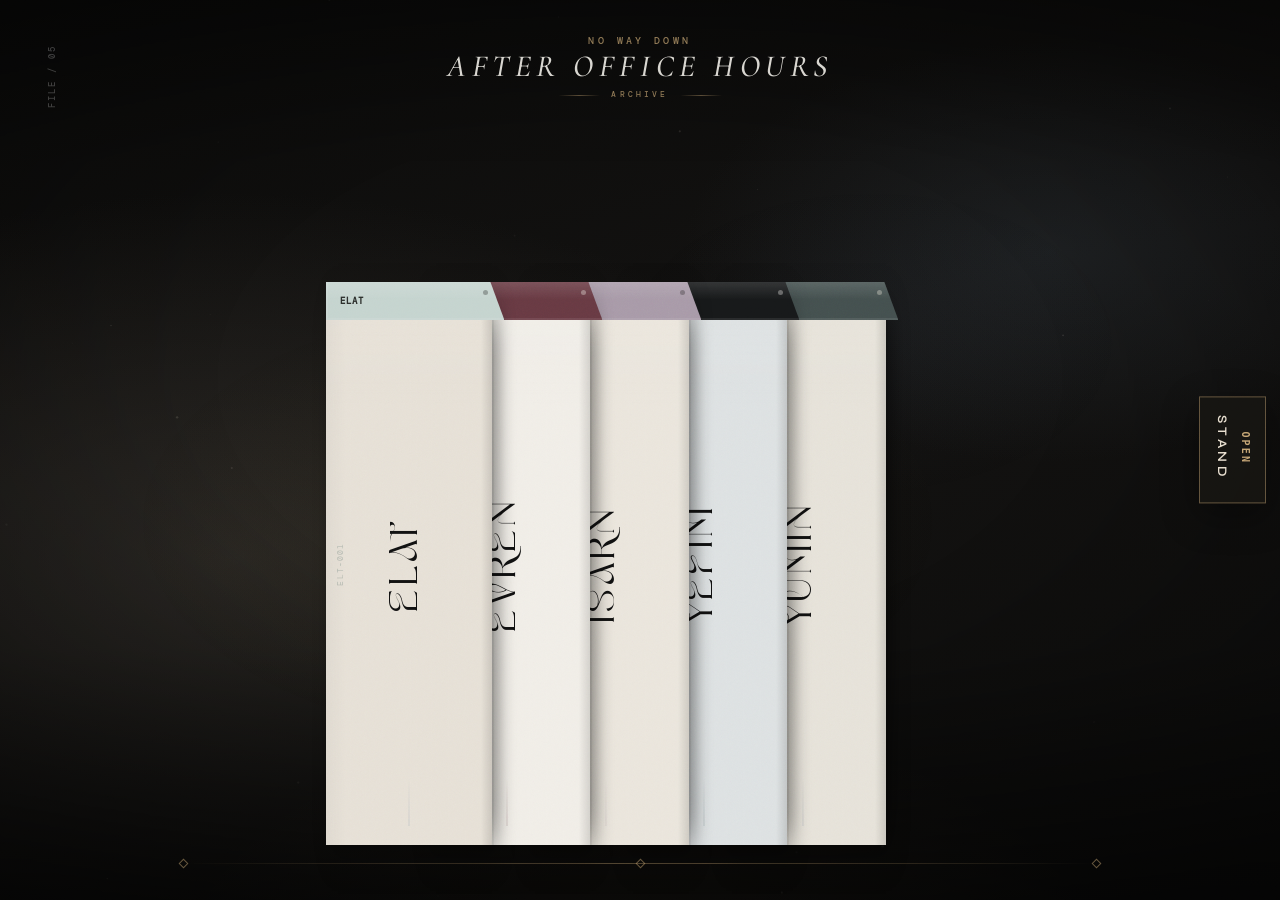
==== commit 465c0d60: "Remove subtitle and hint from index.html header Removed unnecessary subtitle and hint from header." ====
--- a/files/index.html
+++ b/files/index.html
@@ -22,8 +22,6 @@
     <p class="stage-kicker">NO WAY DOWN</p>
     <h1 class="stage-title">AFTER OFFICE HOURS</h1>
     <div class="stage-ornament" aria-hidden="true"><i></i><span>ARCHIVE</span><i></i></div>
-    <p class="stage-sub">GRID DAILY · CHARACTER ARCHIVE</p>
-    <p class="stage-hint">Hover a file · click to open the dossier</p>
   </header>
   <div class="stage-rule" aria-hidden="true">FILE / 05</div>
   <a class="mode-switch mode-switch--orbit" href="../archive.html" aria-label="Back to orbital stand">
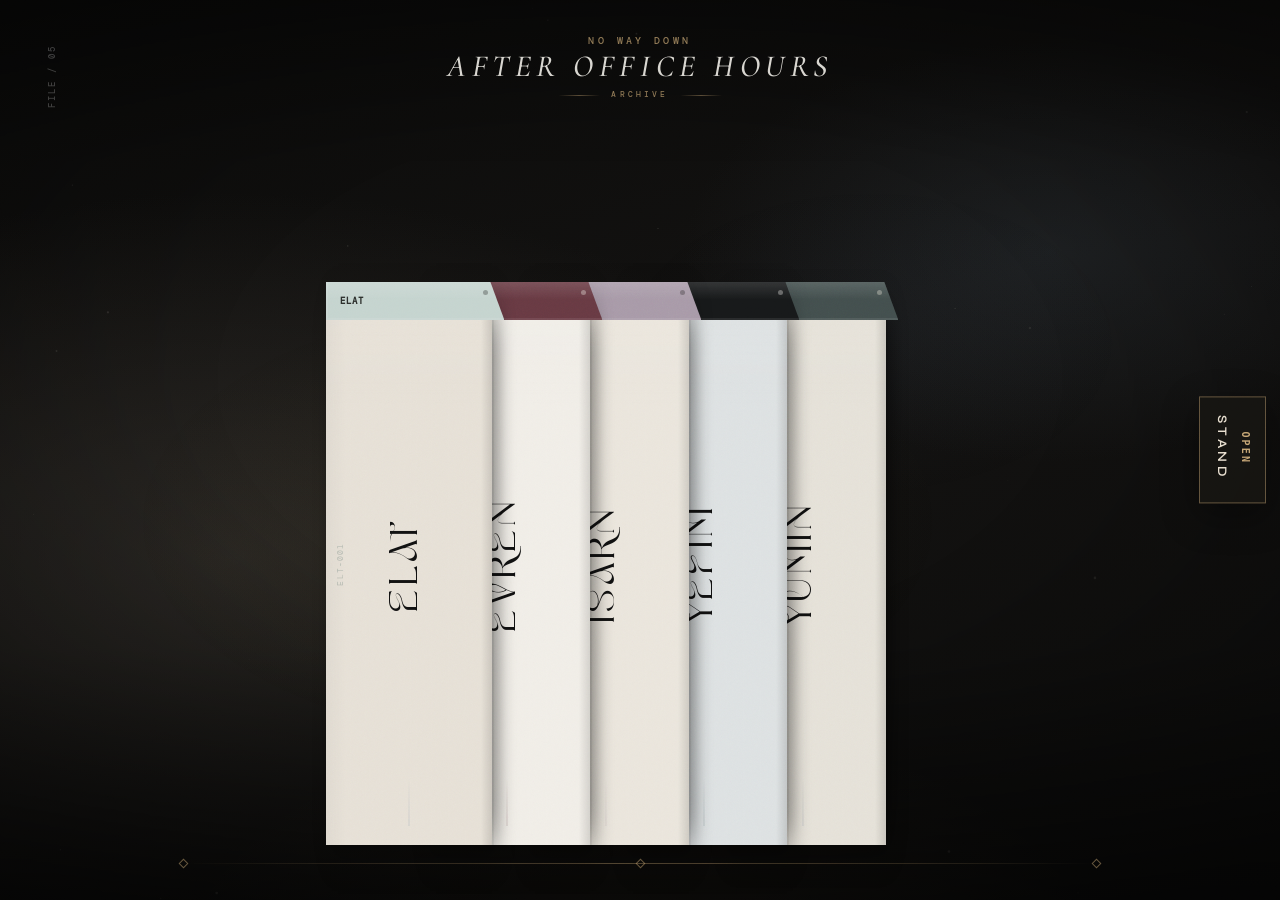
==== commit 3d98ba93: "Add files via upload" ====
--- a/files/index.html
+++ b/files/index.html
@@ -36,7 +36,7 @@
   <div class="mood-backdrop" id="moodBackdrop"></div>
   <div class="mood-window" id="moodWindow">
     <div class="mood-window-inner" id="moodContent"></div>
-    <button class="mood-close" id="moodClose" aria-label="Close mood board"><span class="close-label">CLOSE</span><span class="close-x">×</span></button>
+    <button class="mood-close" id="moodClose" aria-label="Close mood board"><span class="close-label"></span><span class="close-x">×</span></button>
   </div>
 </div>
 </div>
--- a/files/style.css
+++ b/files/style.css
@@ -533,7 +533,9 @@
 }
 
 .folder--expanded .folder-character-name {
-  opacity: 0.22;
+  opacity: 0.86;
+  font-weight: 600;
+  text-shadow: 0 0 3px rgba(255, 255, 255, 0.7);
   transform: rotate(180deg) translateX(8px);
 }
 
@@ -1218,7 +1220,7 @@
     overflow-y: hidden;
     margin-left: 0;
     margin-top: auto;
-    margin-bottom: 0.4rem;
+    margin-bottom: 4.2rem;
     width: 100%;
     height: min(68dvh, calc(100dvh - 9.5rem));
     max-height: none;
@@ -1647,9 +1649,10 @@
 
 /* ─── Mode Switch Button (matches archive dark theme) ─── */
 .mode-switch {
+  --switch-inset: max(14px, env(safe-area-inset-right, 0px));
   position: fixed;
   top: 50%;
-  right: max(14px, env(safe-area-inset-right, 0px));
+  right: var(--switch-inset);
   z-index: 200;
   display: flex;
   flex-direction: column;
@@ -1672,7 +1675,7 @@
 
 .mode-switch:hover,
 .mode-switch:focus-visible {
-  transform: translateY(-50%) translateX(-4px);
+  transform: translateY(-50%) translateX(-3px);
   border-color: #c4a574;
   background: rgba(28, 26, 23, 0.96);
 }
@@ -1700,7 +1703,7 @@
 @media (max-width: 900px) {
   .mode-switch {
     top: auto;
-    bottom: max(18px, env(safe-area-inset-bottom, 0px));
+    bottom: calc(max(18px, env(safe-area-inset-bottom, 0px)) + 84px);
     right: 50%;
     transform: translateX(50%);
     writing-mode: horizontal-tb;
@@ -1717,6 +1720,11 @@
     transform: translateX(50%);
   }
 
+  .mode-switch-label {
+    font-size: 12px;
+    letter-spacing: 0.22em;
+  }
+
   @keyframes switchInMobile {
     from { opacity: 0; transform: translateX(50%) translateY(14px); }
     to { opacity: 1; transform: translateX(50%) translateY(0); }
